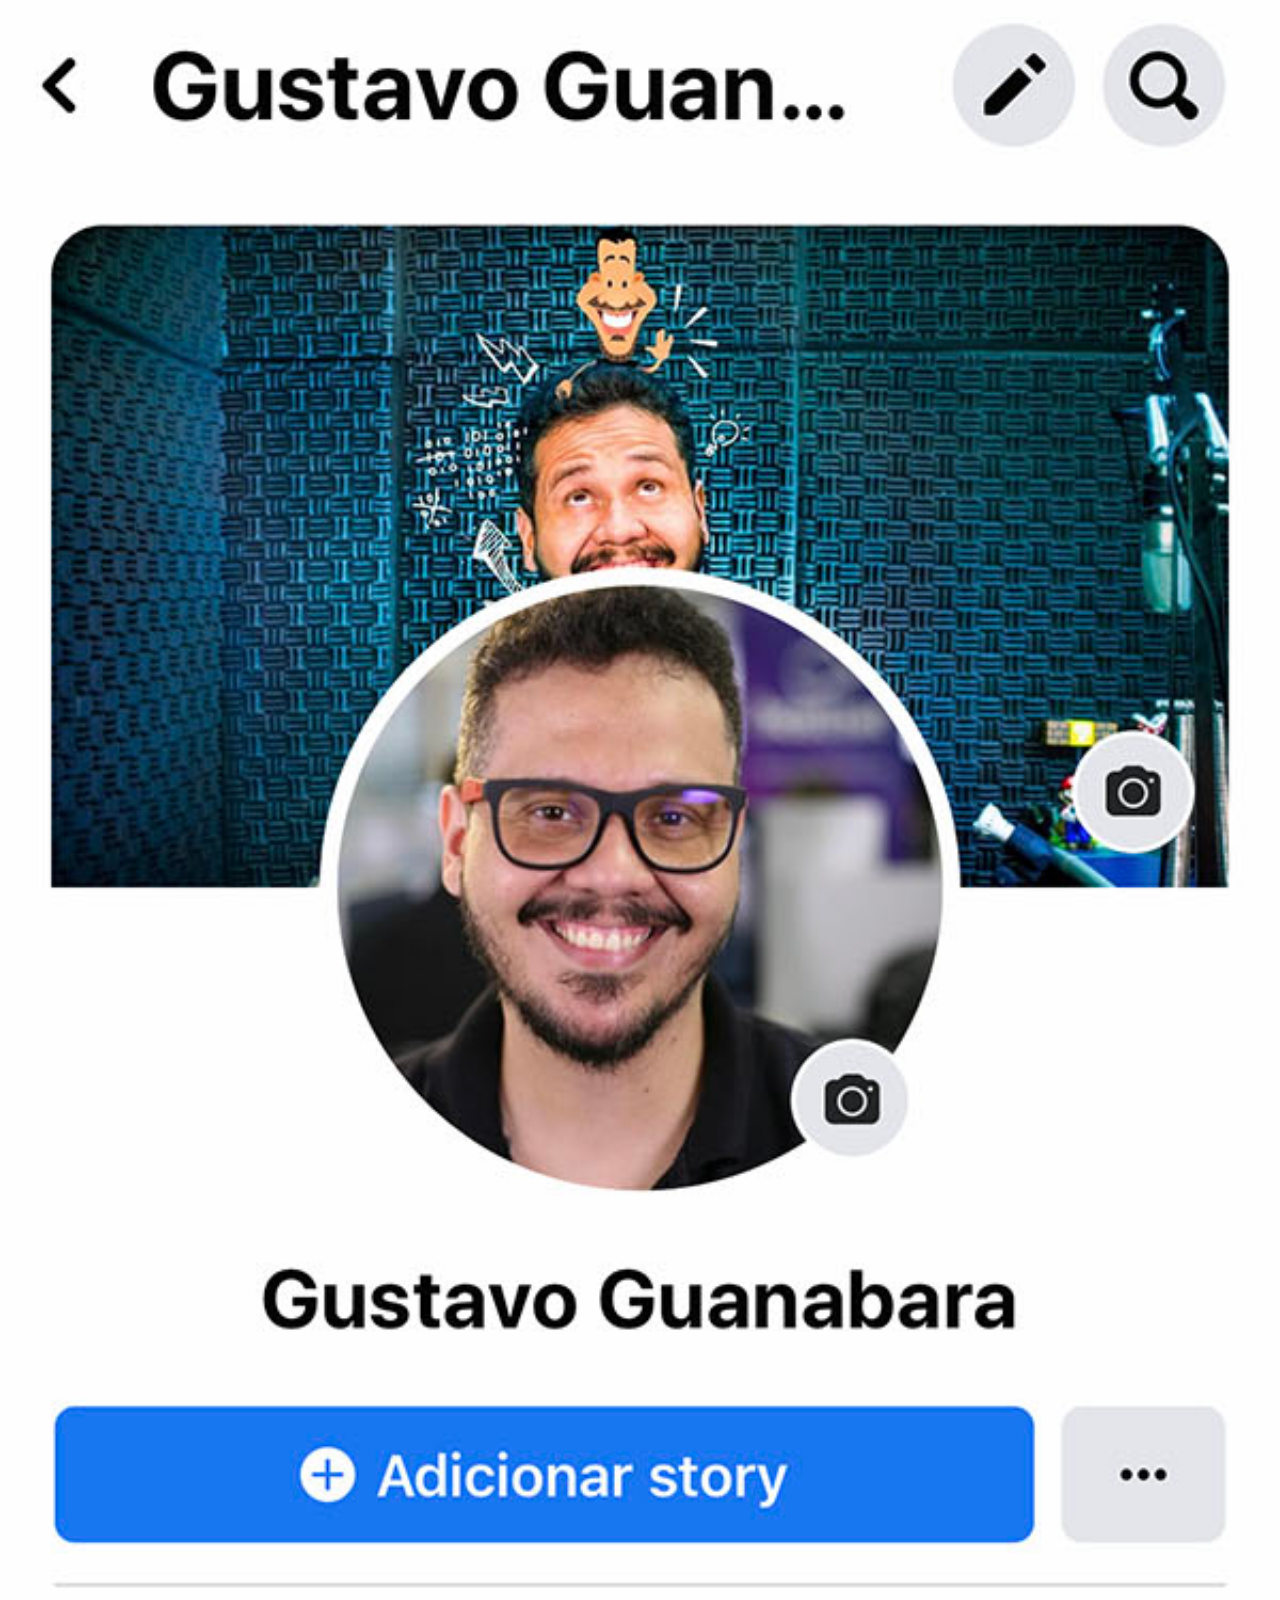
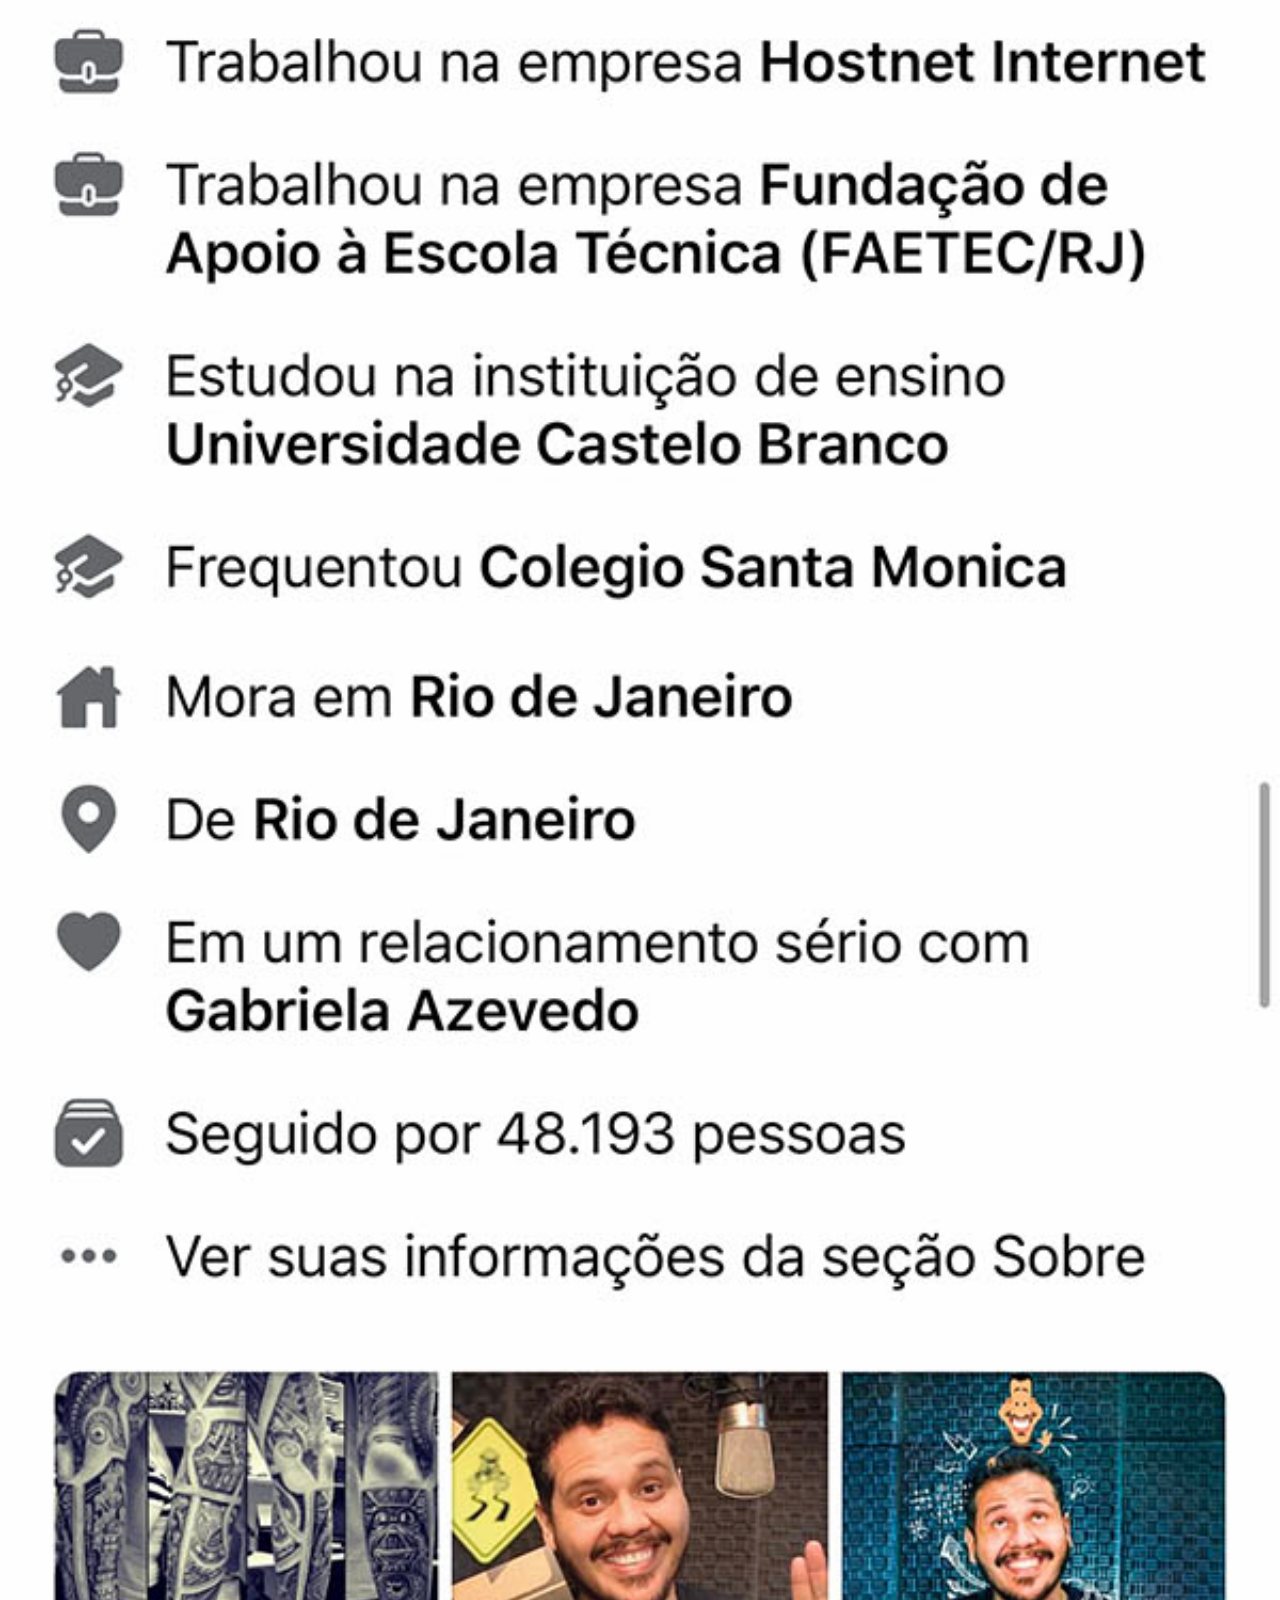
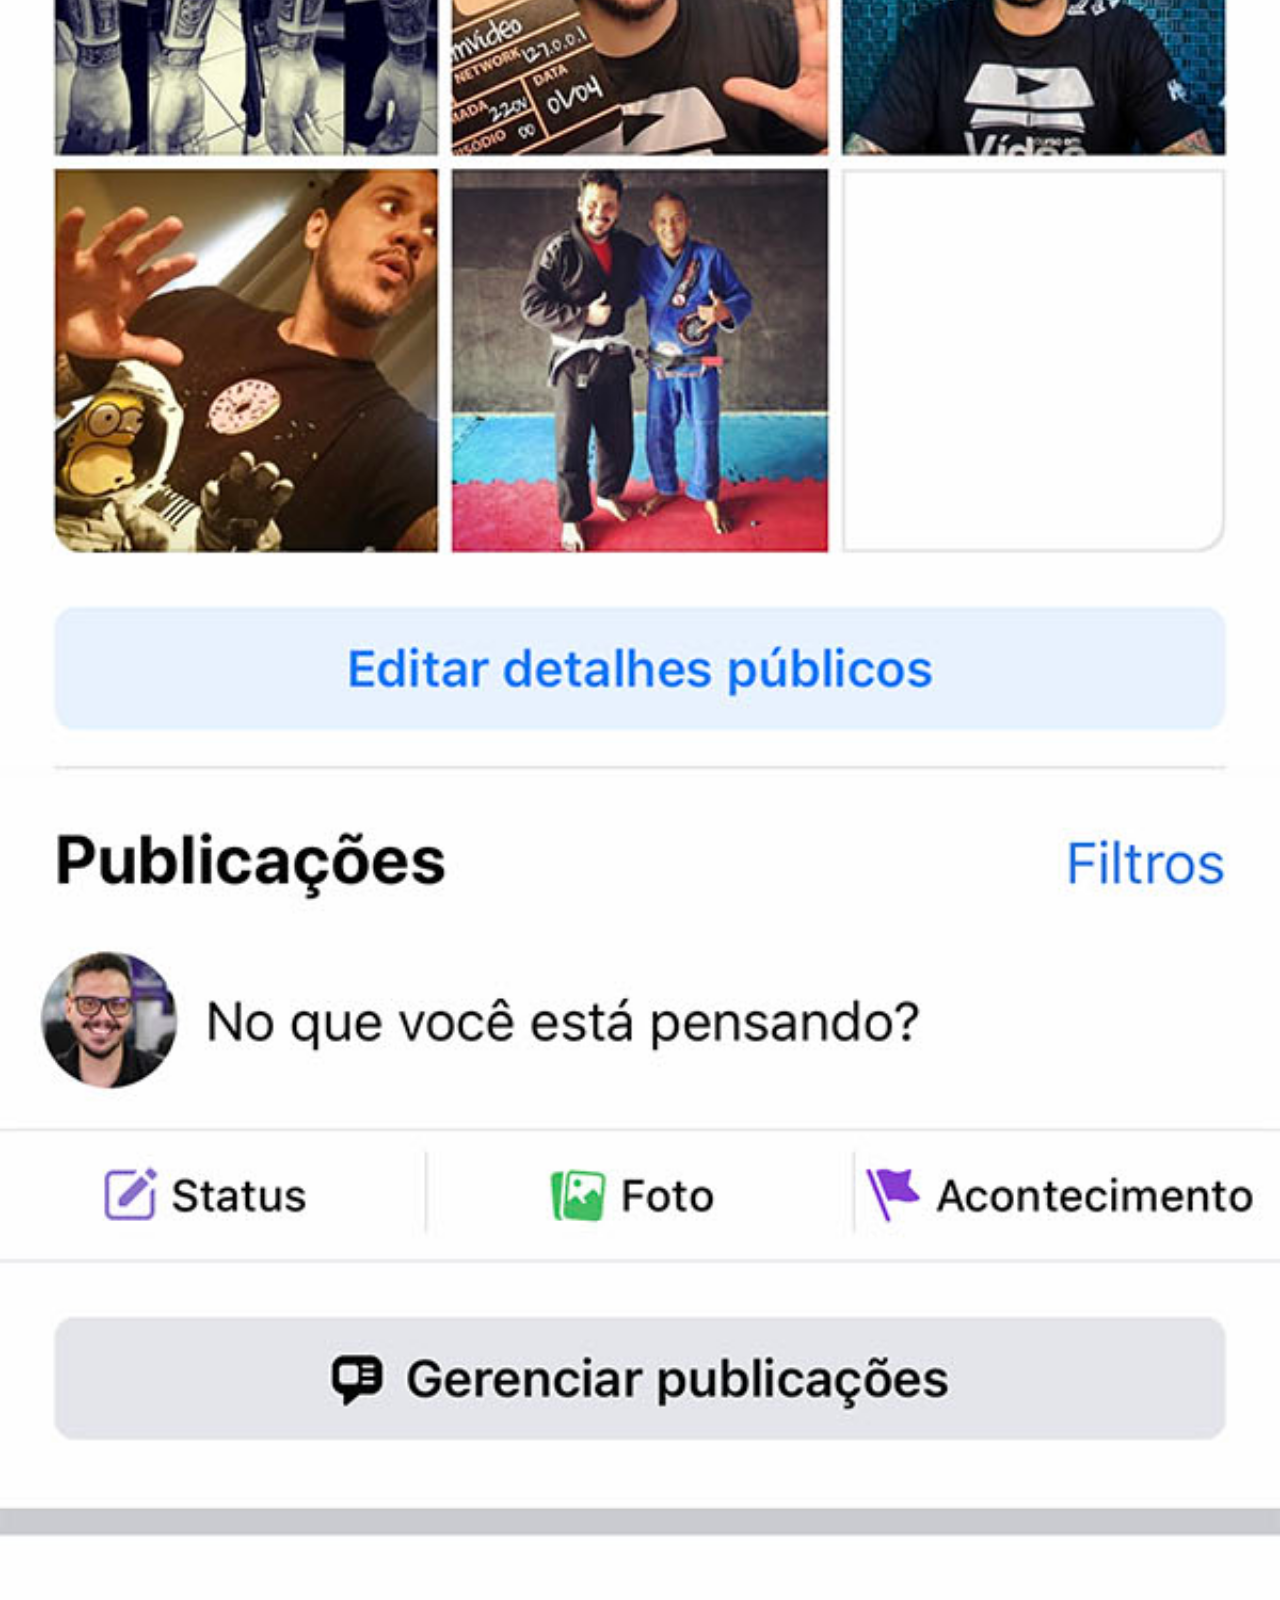
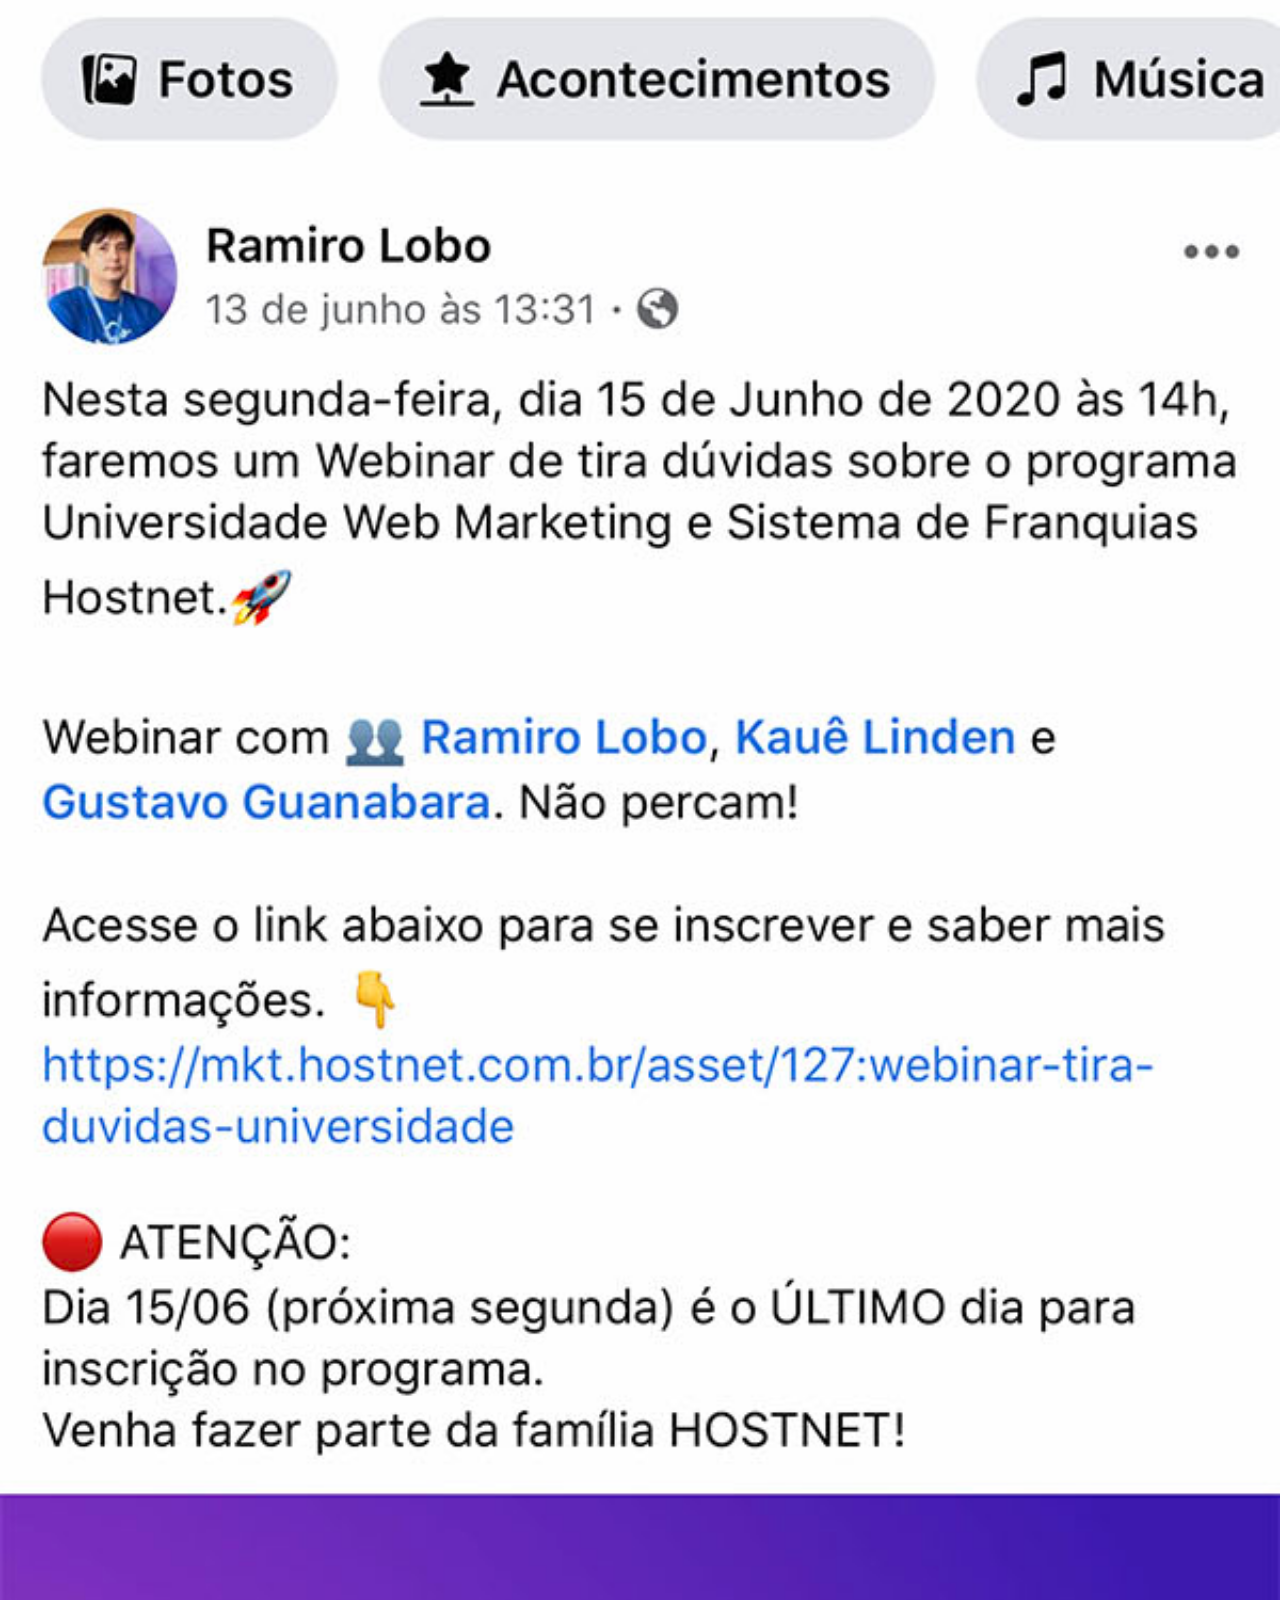
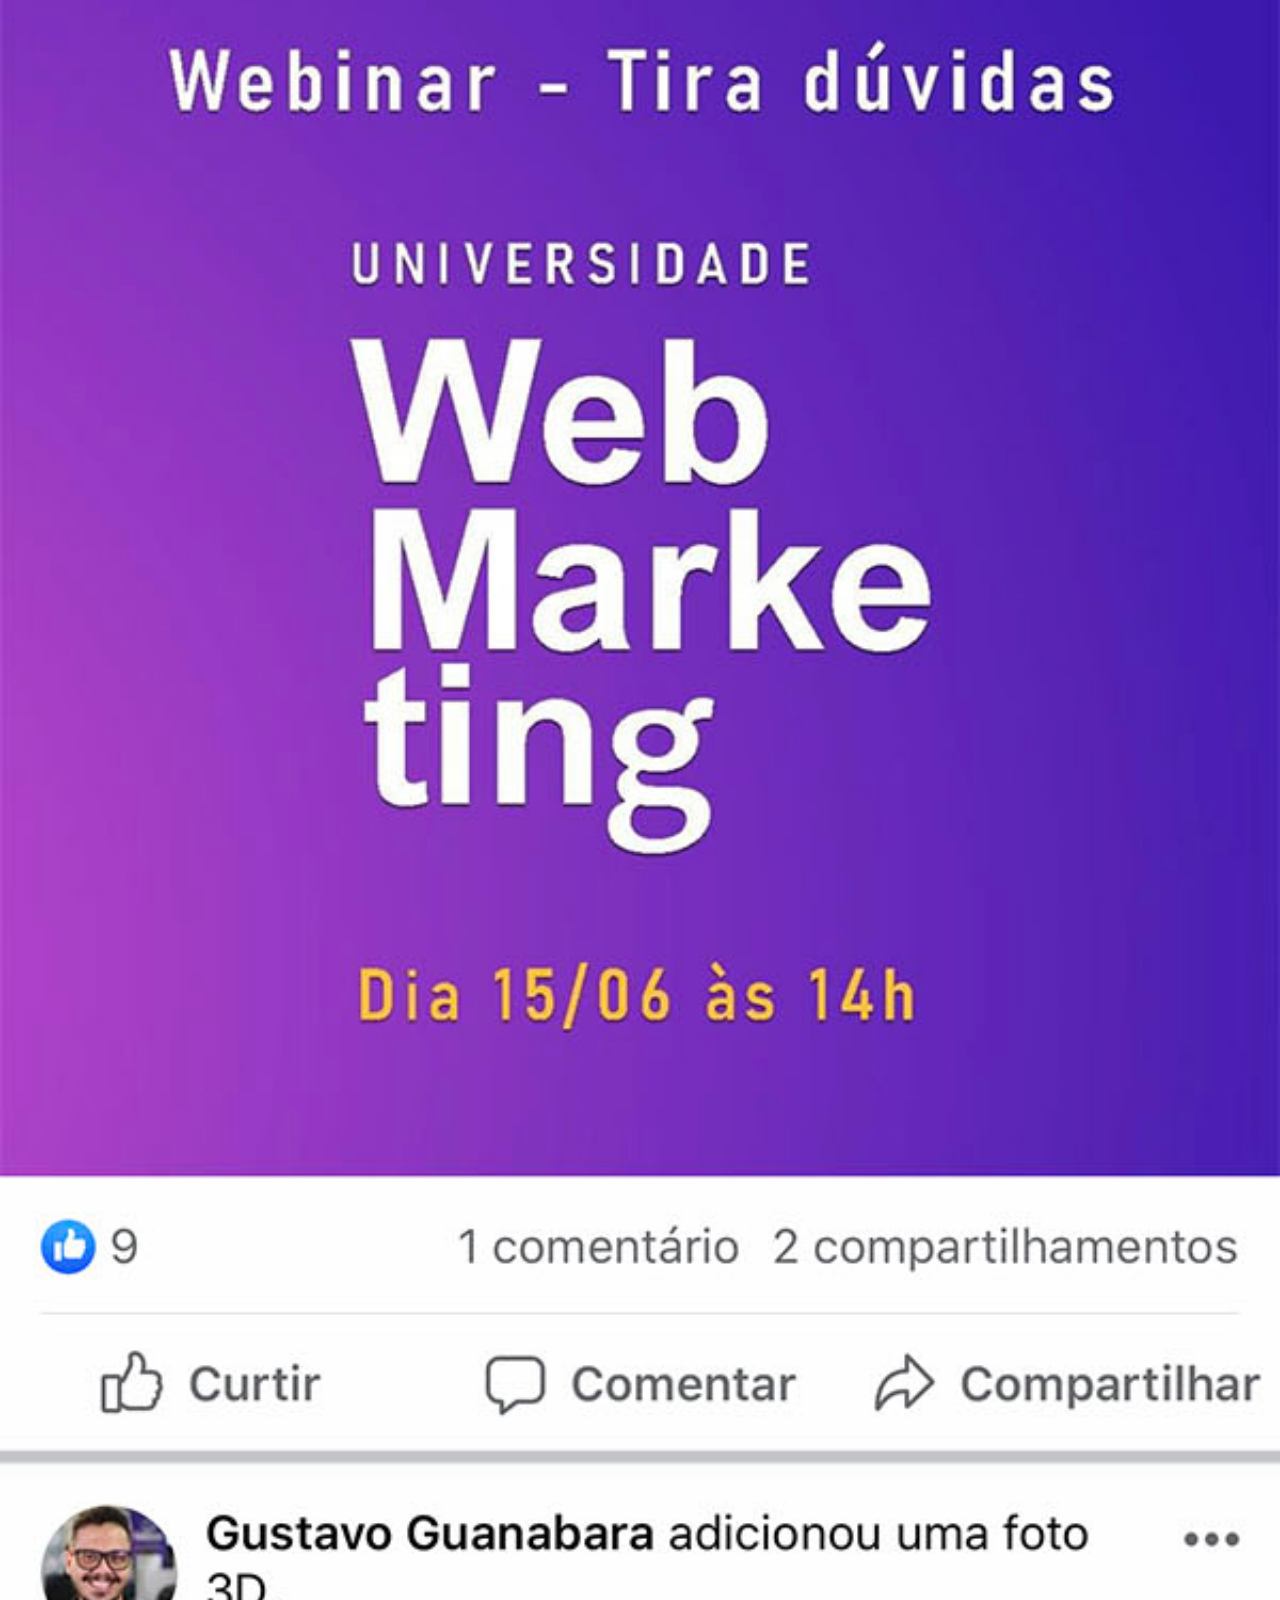
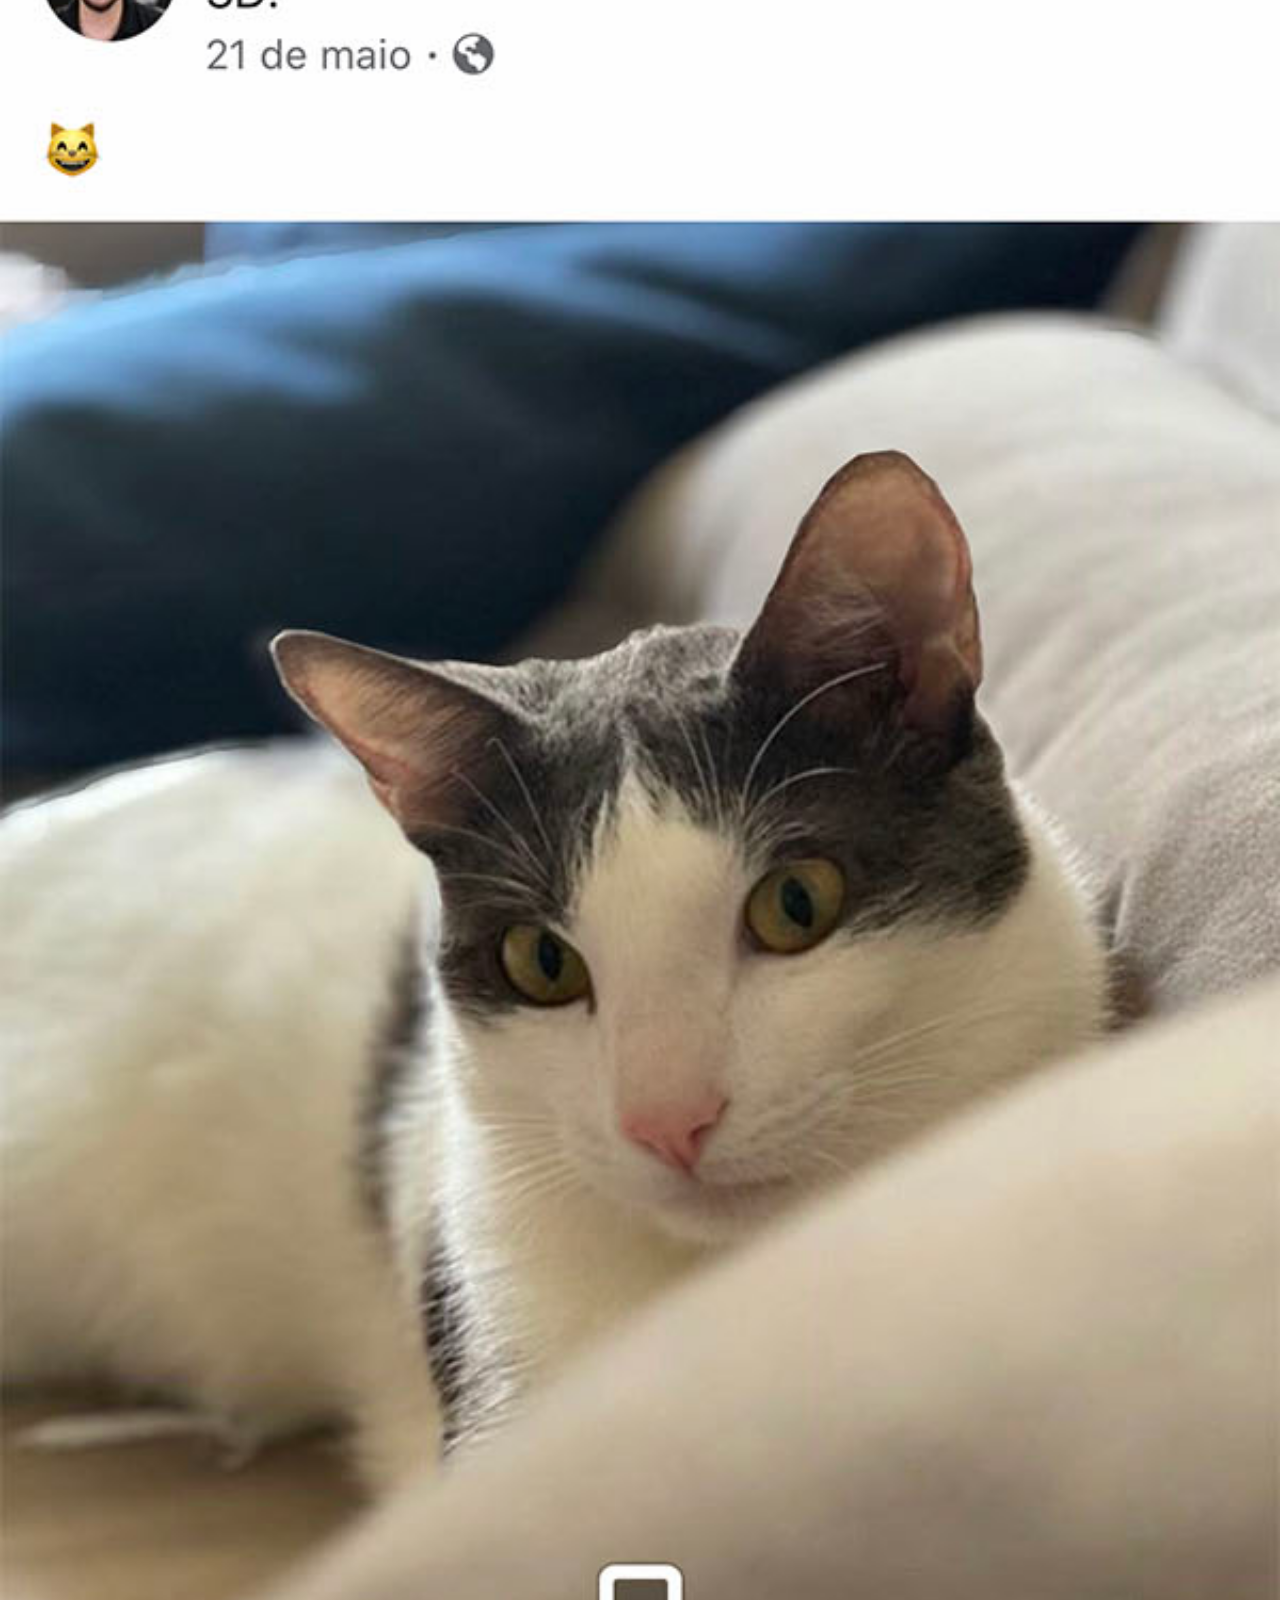
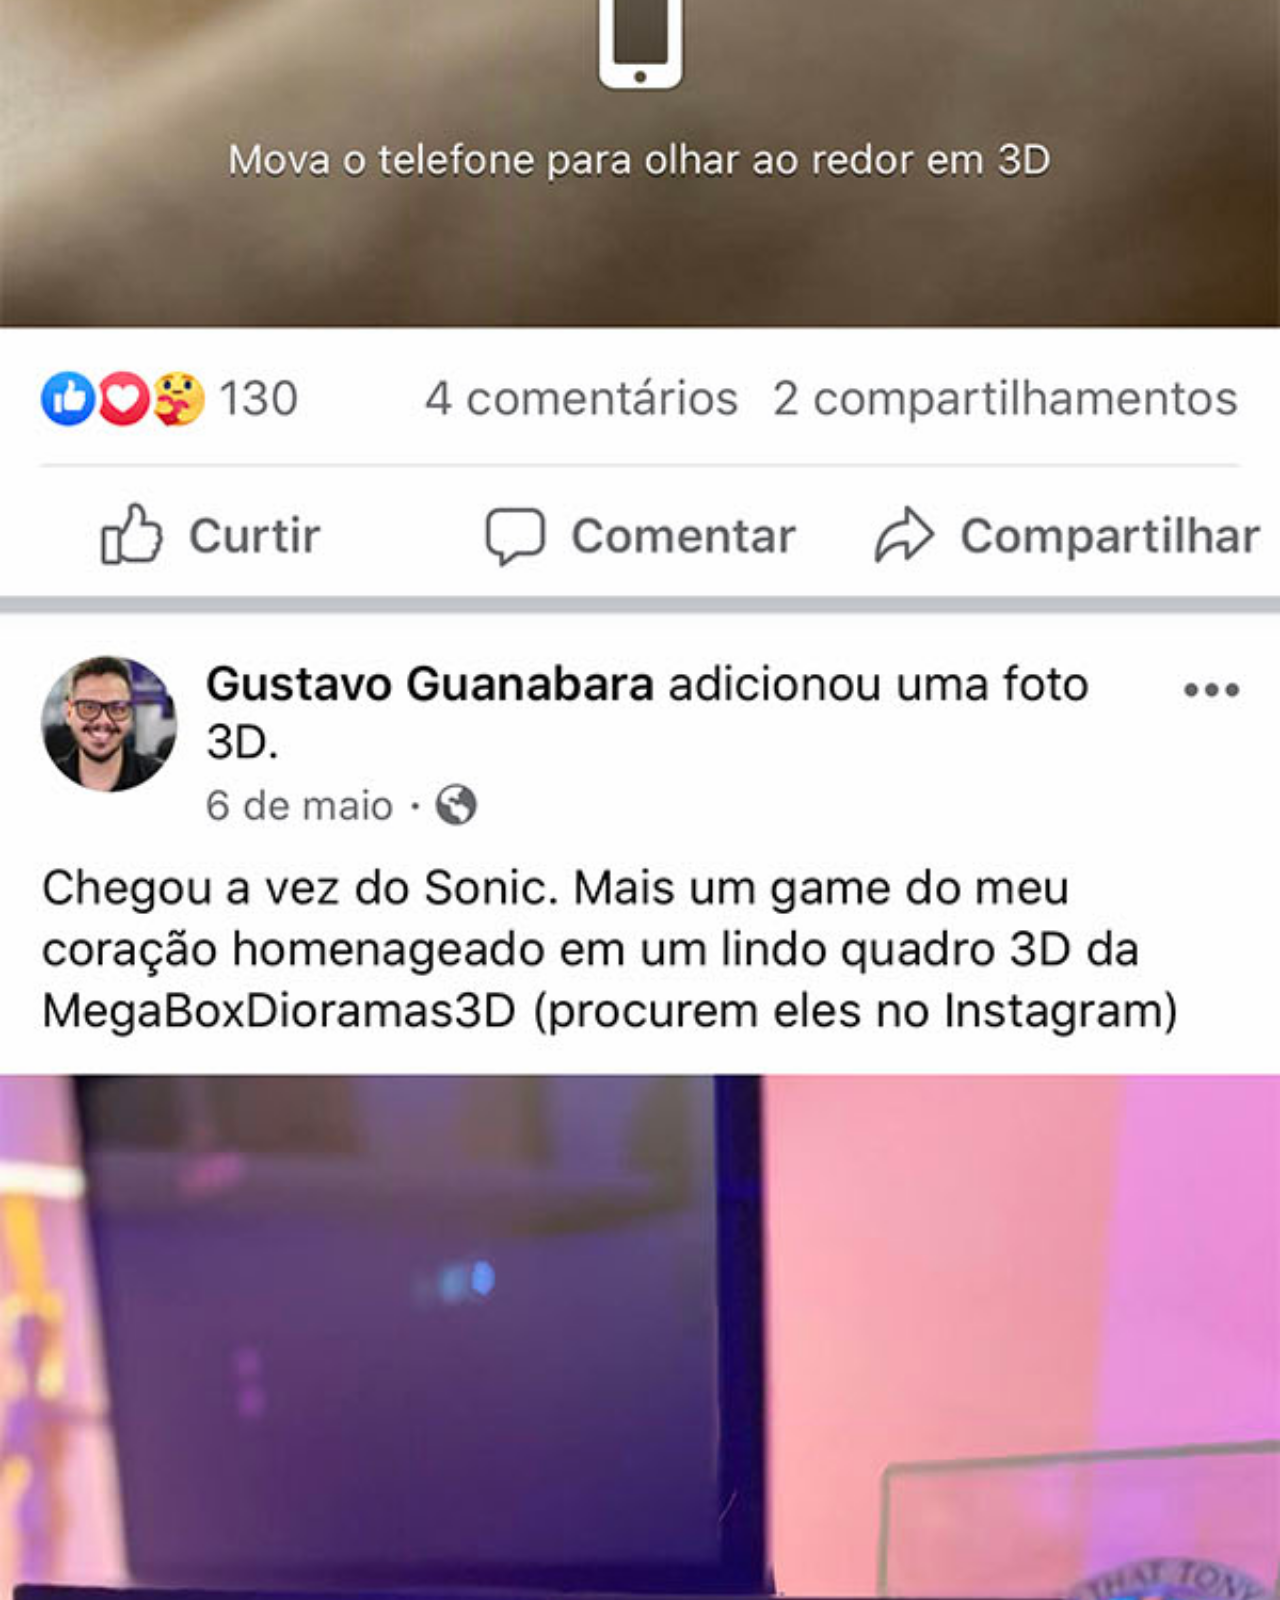
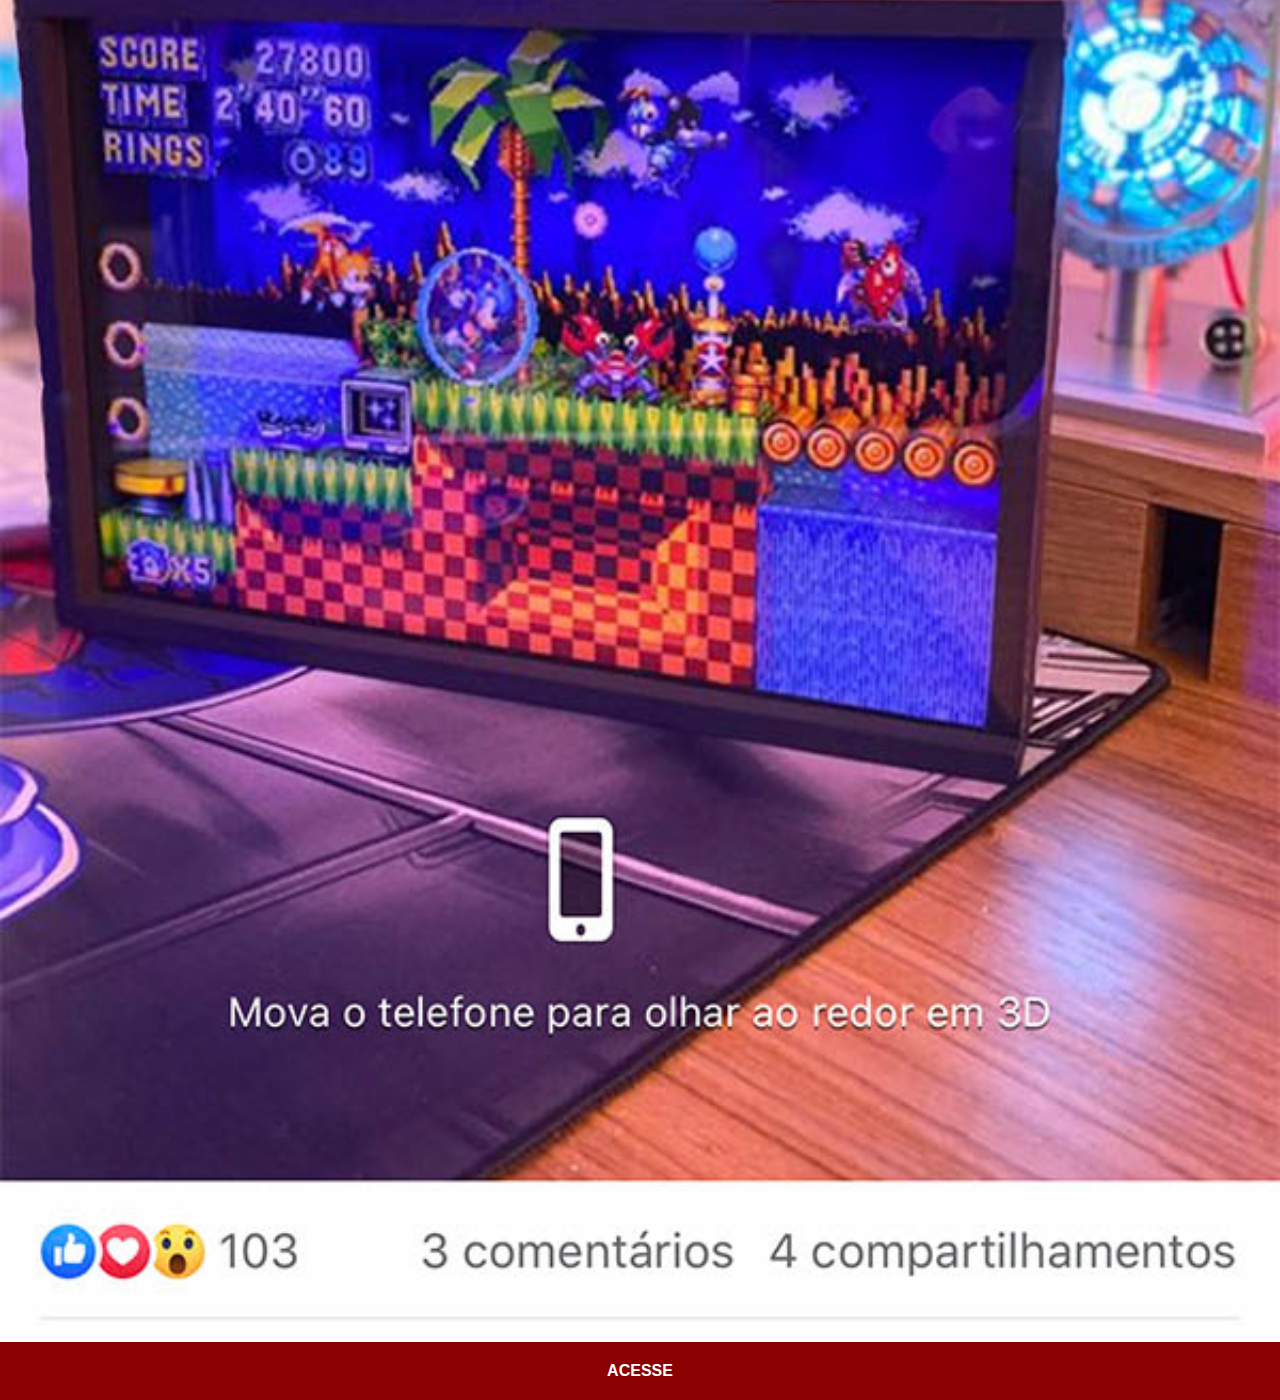
==== facebook.html @ 0d95a3ed "final" ====
<!DOCTYPE html>
<html lang="pt-br">
<head>
    <meta charset="UTF-8">
    <meta name="viewport" content="width=device-width, initial-scale=1.0">
    <title>Facebook</title>
    <link rel="stylesheet" href="estilos/social.css">
</head>
<body>
    <img src="imagens/tela-facebook.jpg" alt="Facebook">
    <a href="https://www.facebook.com/gustavoguanabara/" target="_blank">ACESSE</a>
</body>
</html>
---- estilos/social.css ----
@charset "UTF-8";

* {
    margin: 0px;
    padding: 0px;
    font-family: Arial, Helvetica, sans-serif;
}

::-webkit-scrollbar {
    width: 0px;
    height: 0px;
}

img {
    width: 100vw;
}

a {
    display: block;
    background-color: darkred;
    color: white;
    padding: 20px;
    text-align: center;
    font-weight: bolder;
    text-decoration: none;
}

a:hover {
    background-color: red;
}
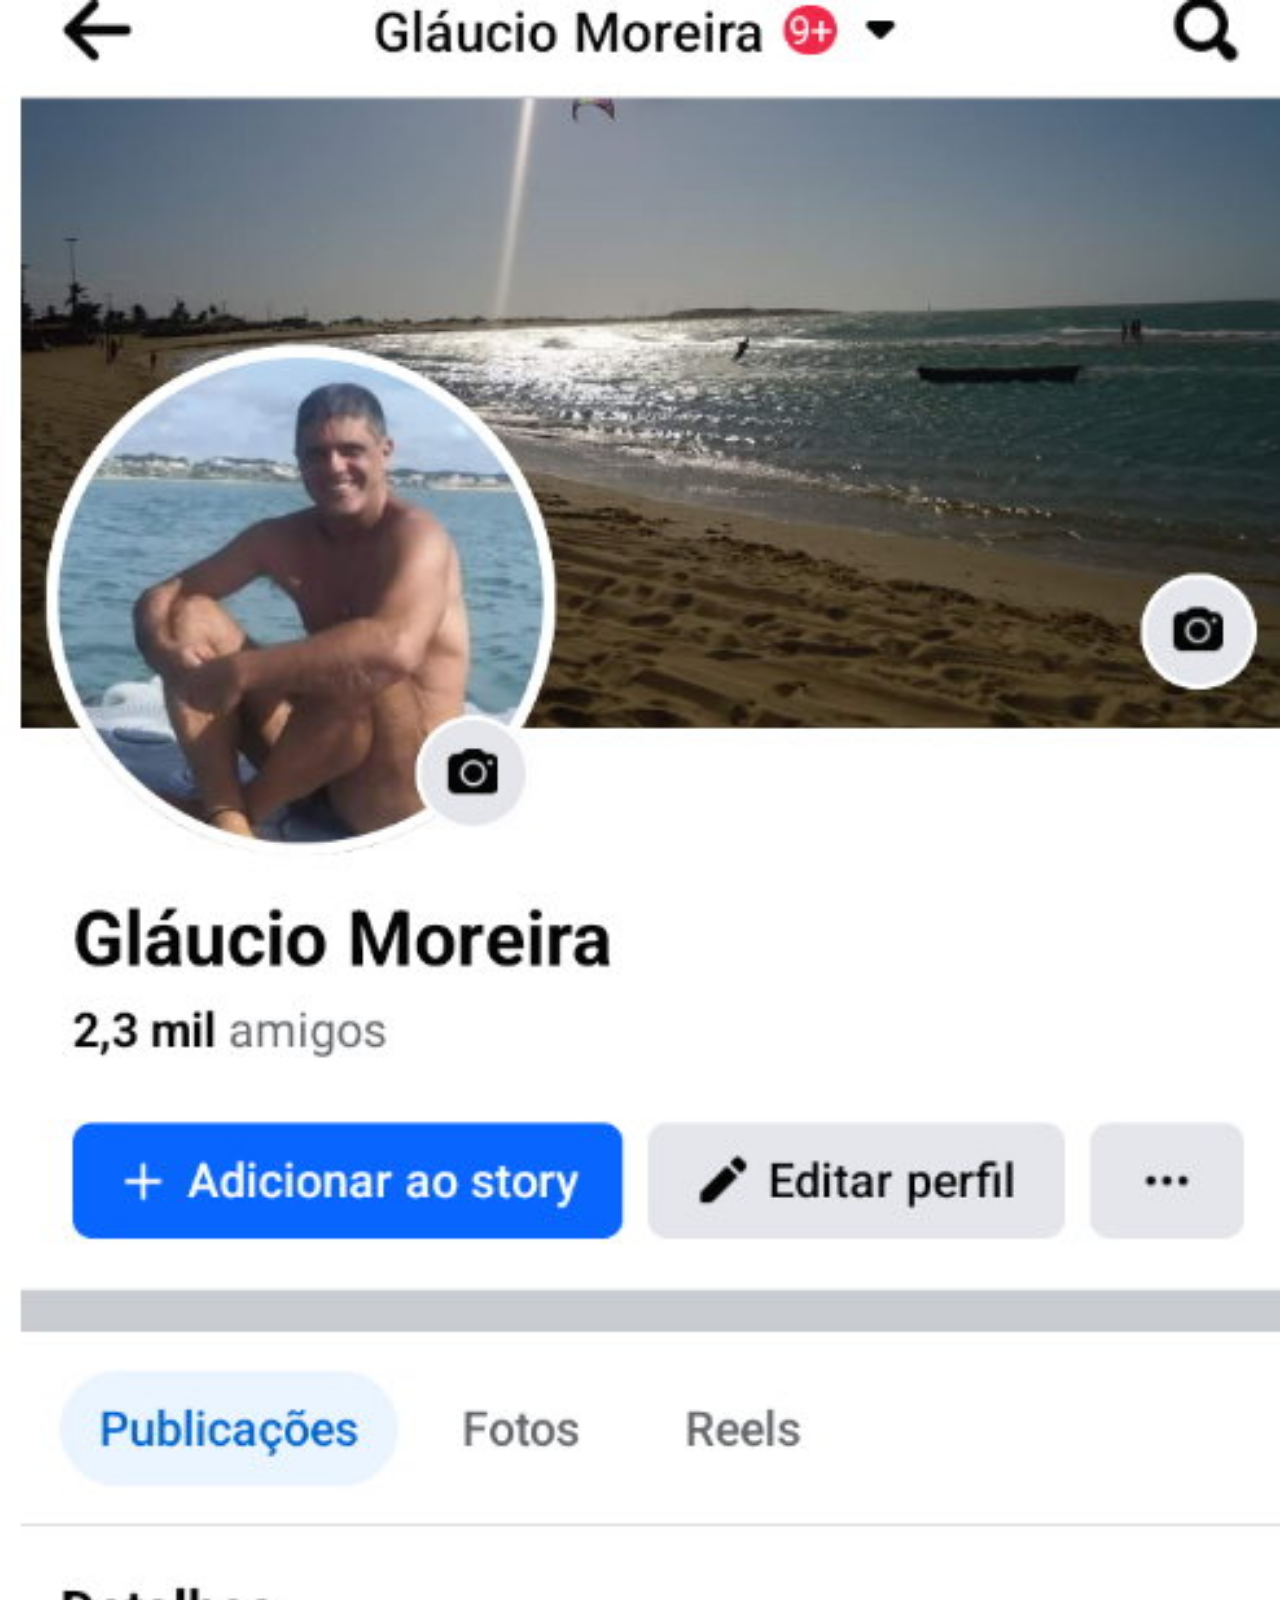
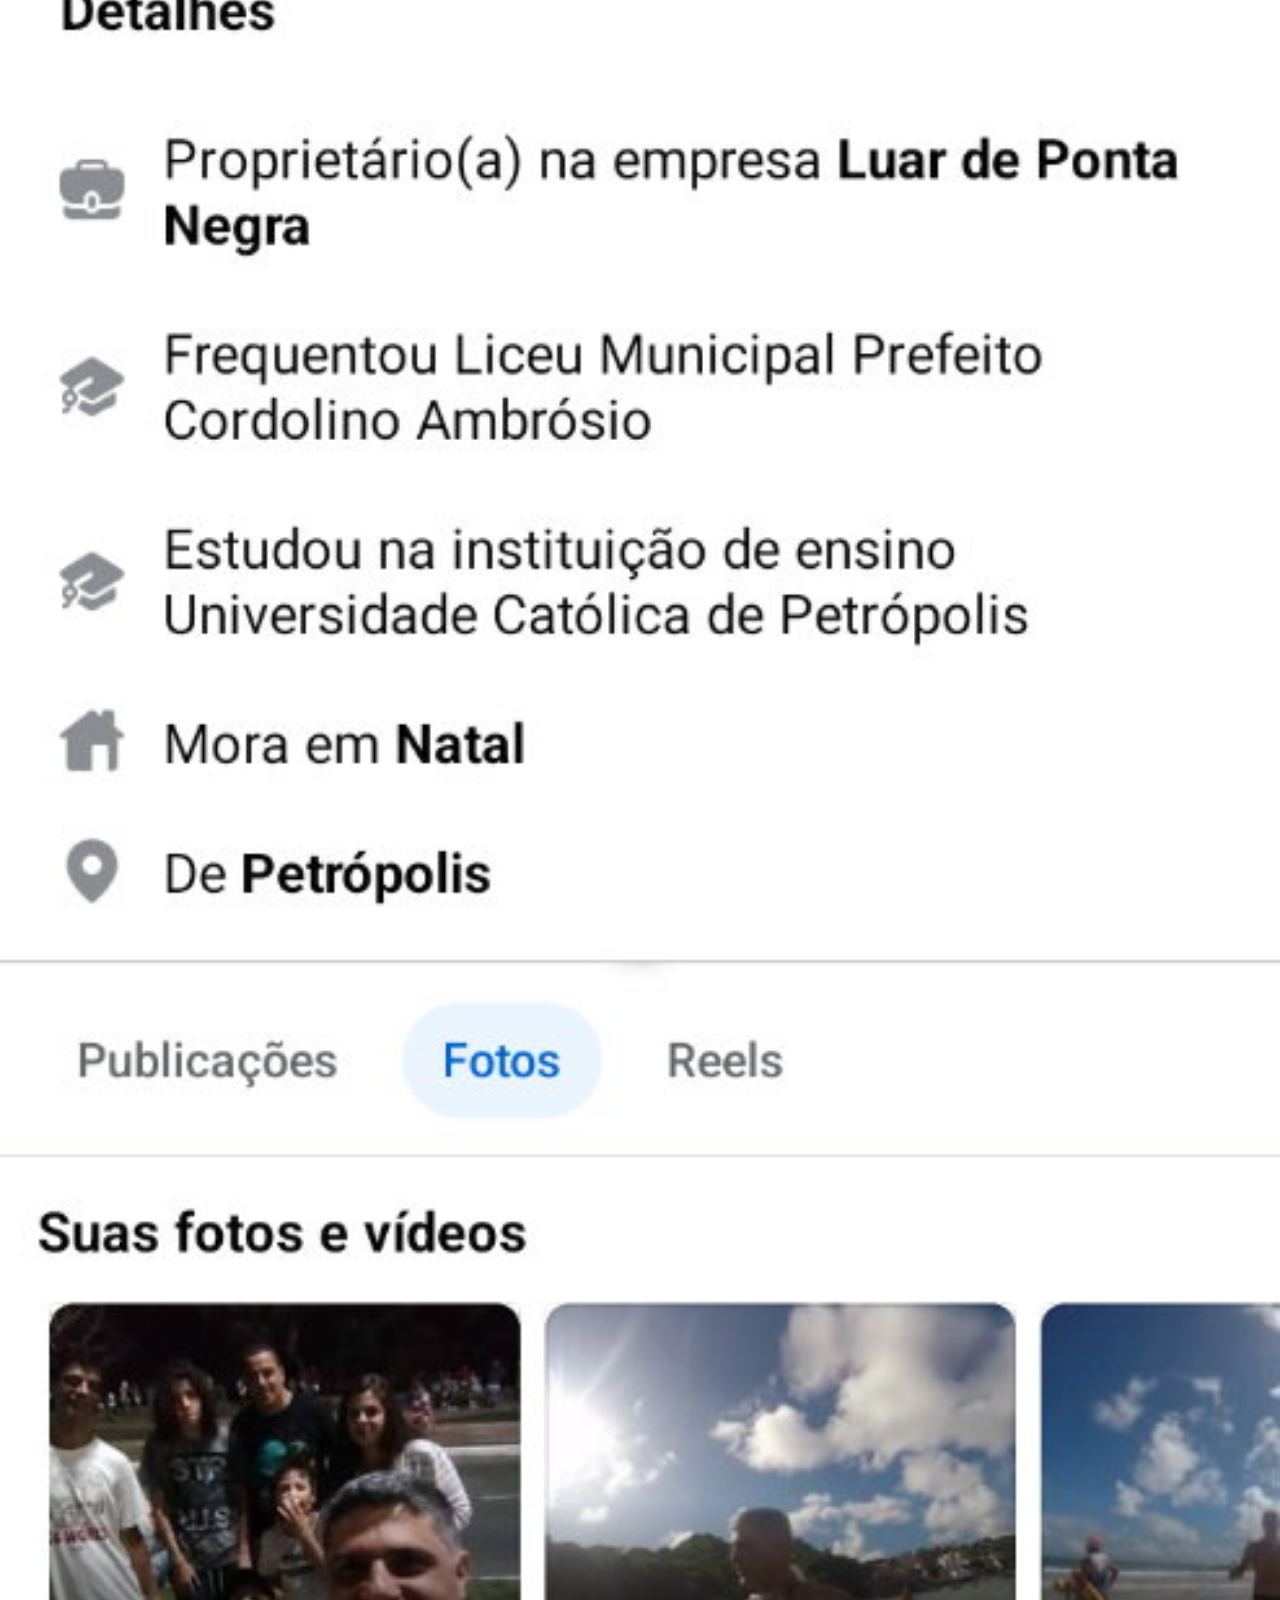
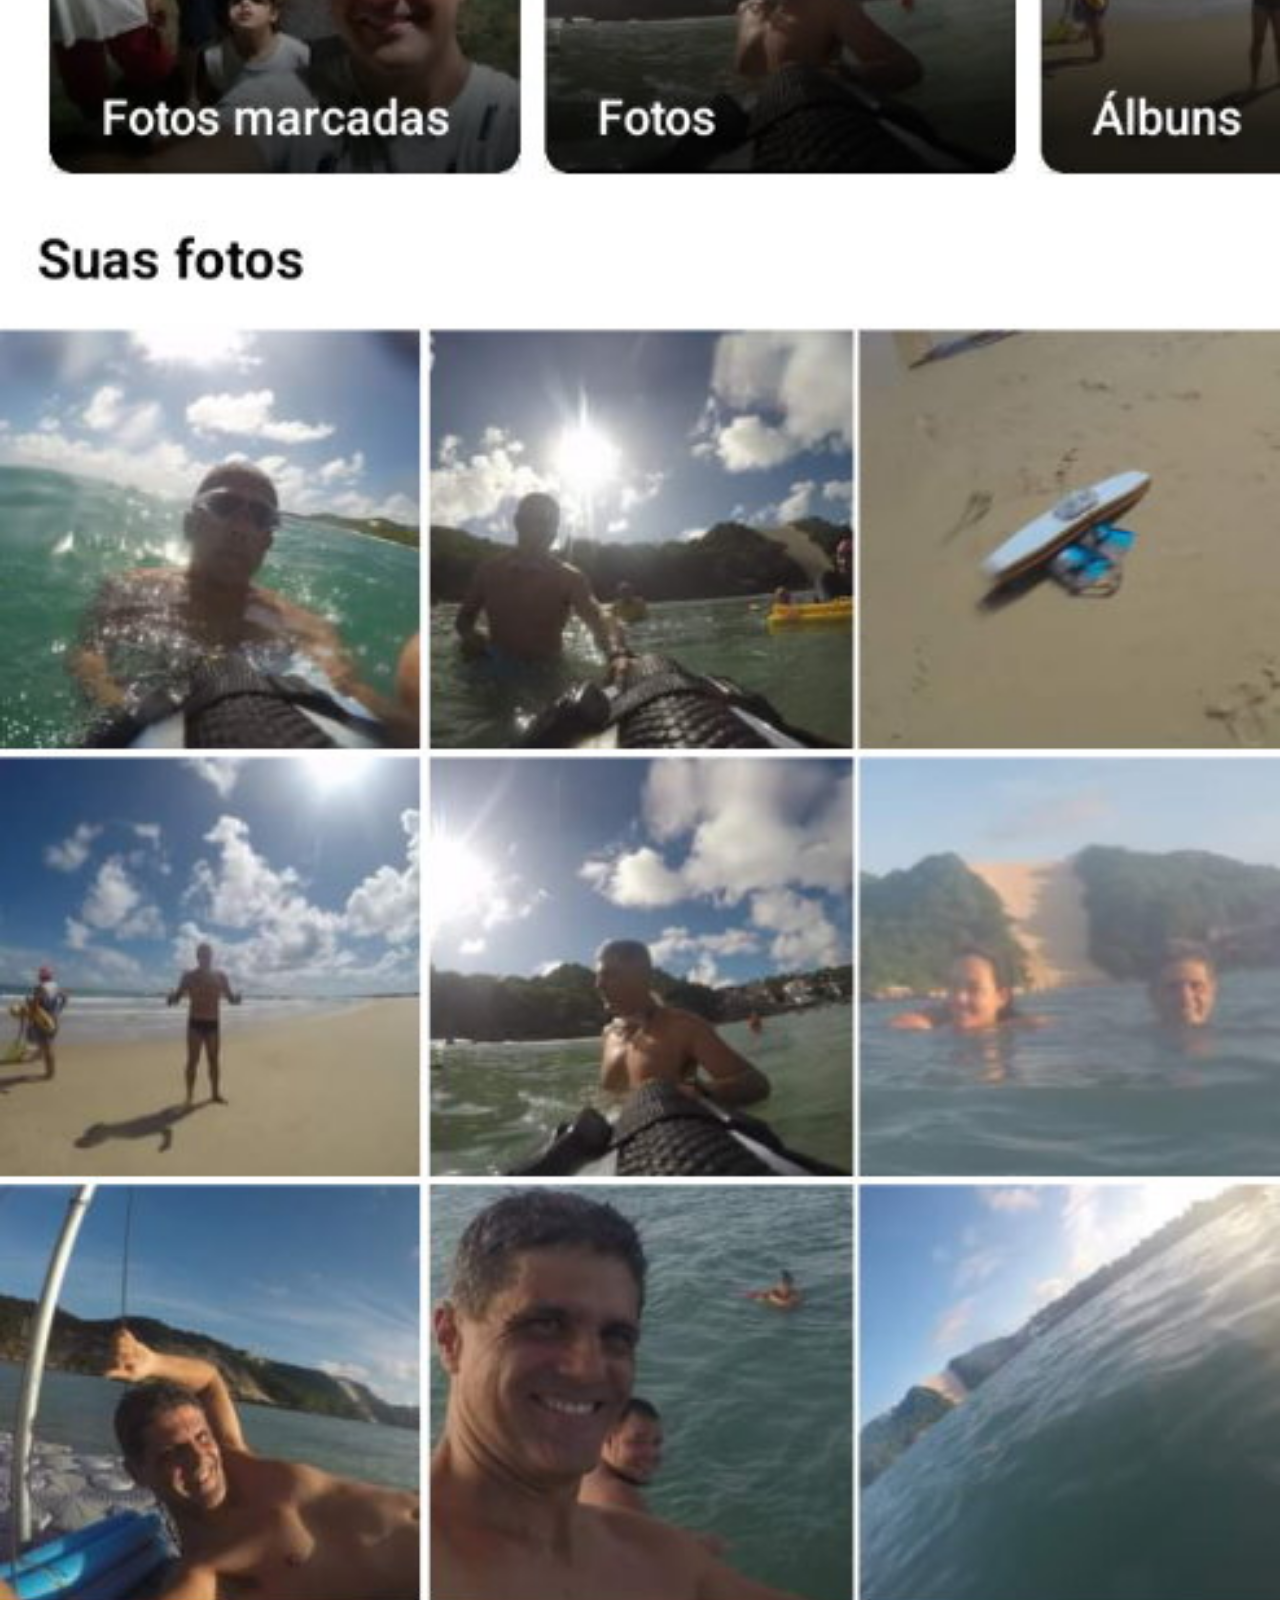
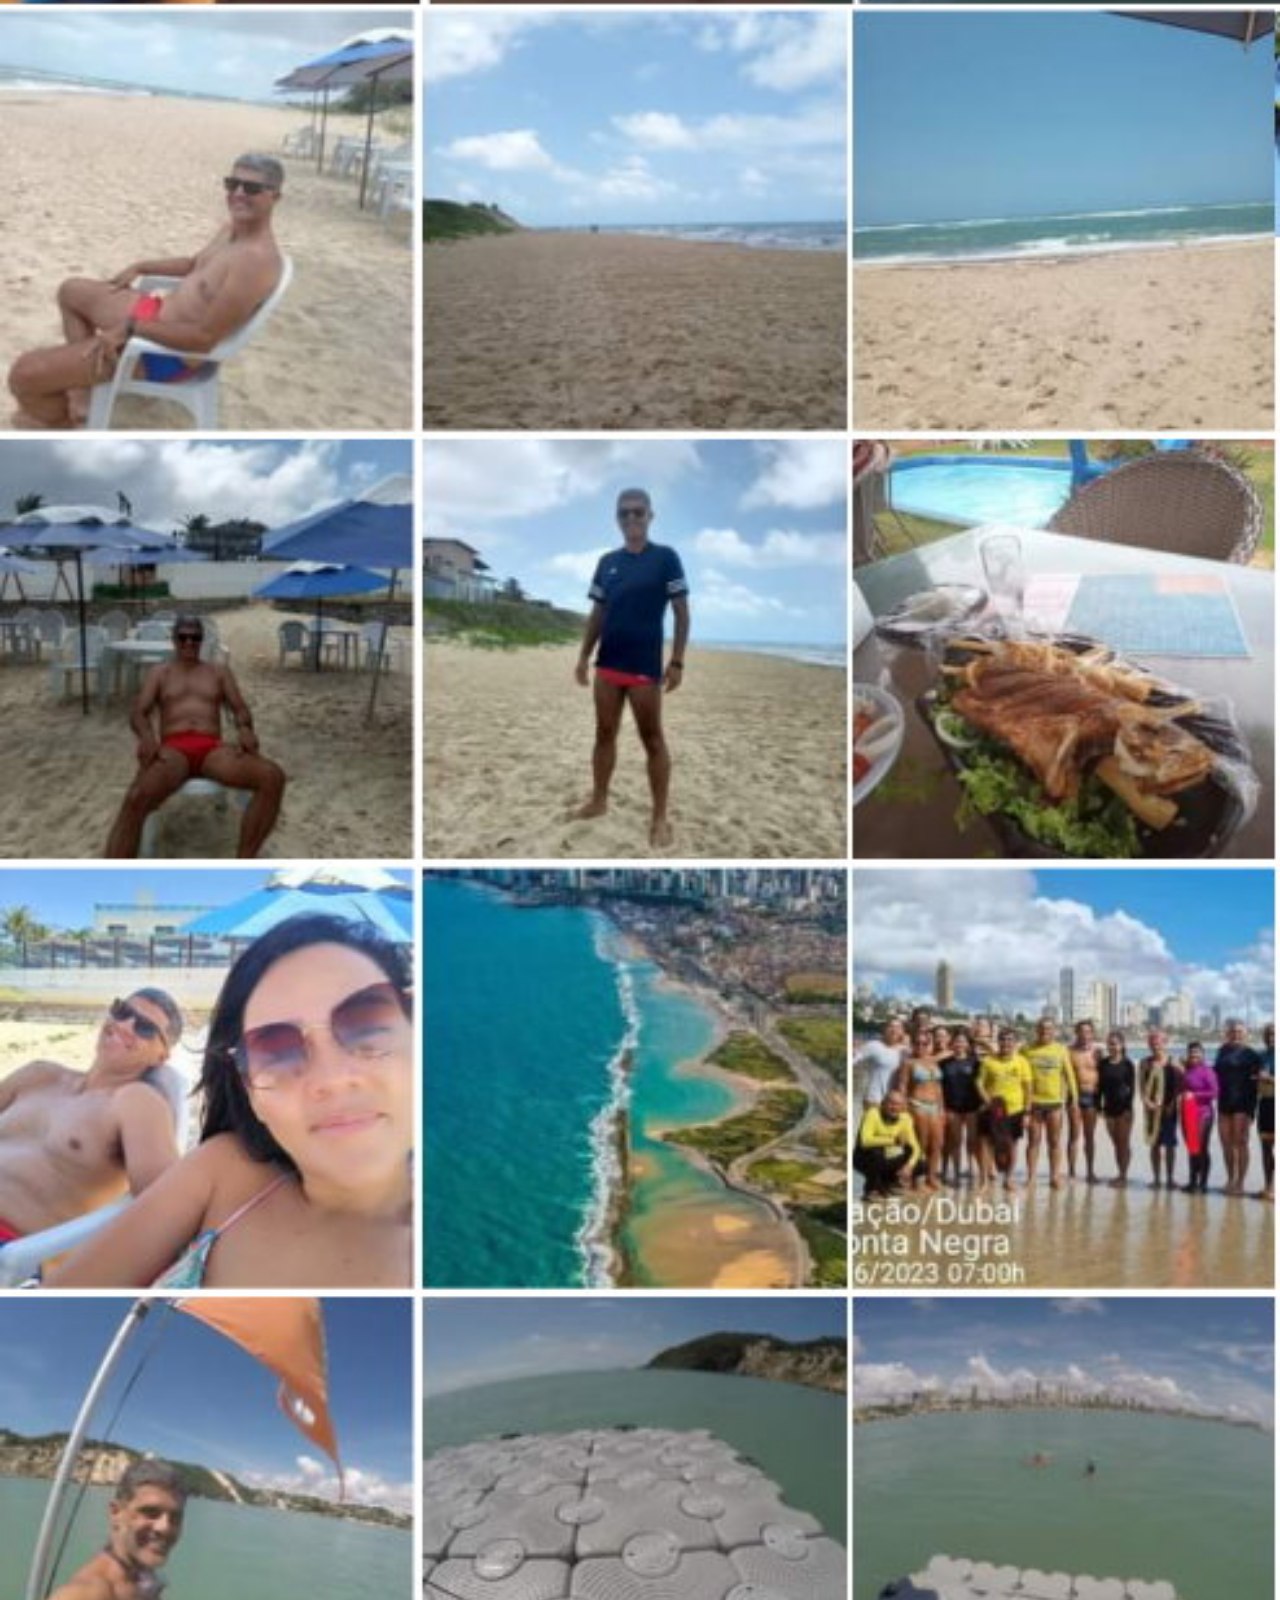
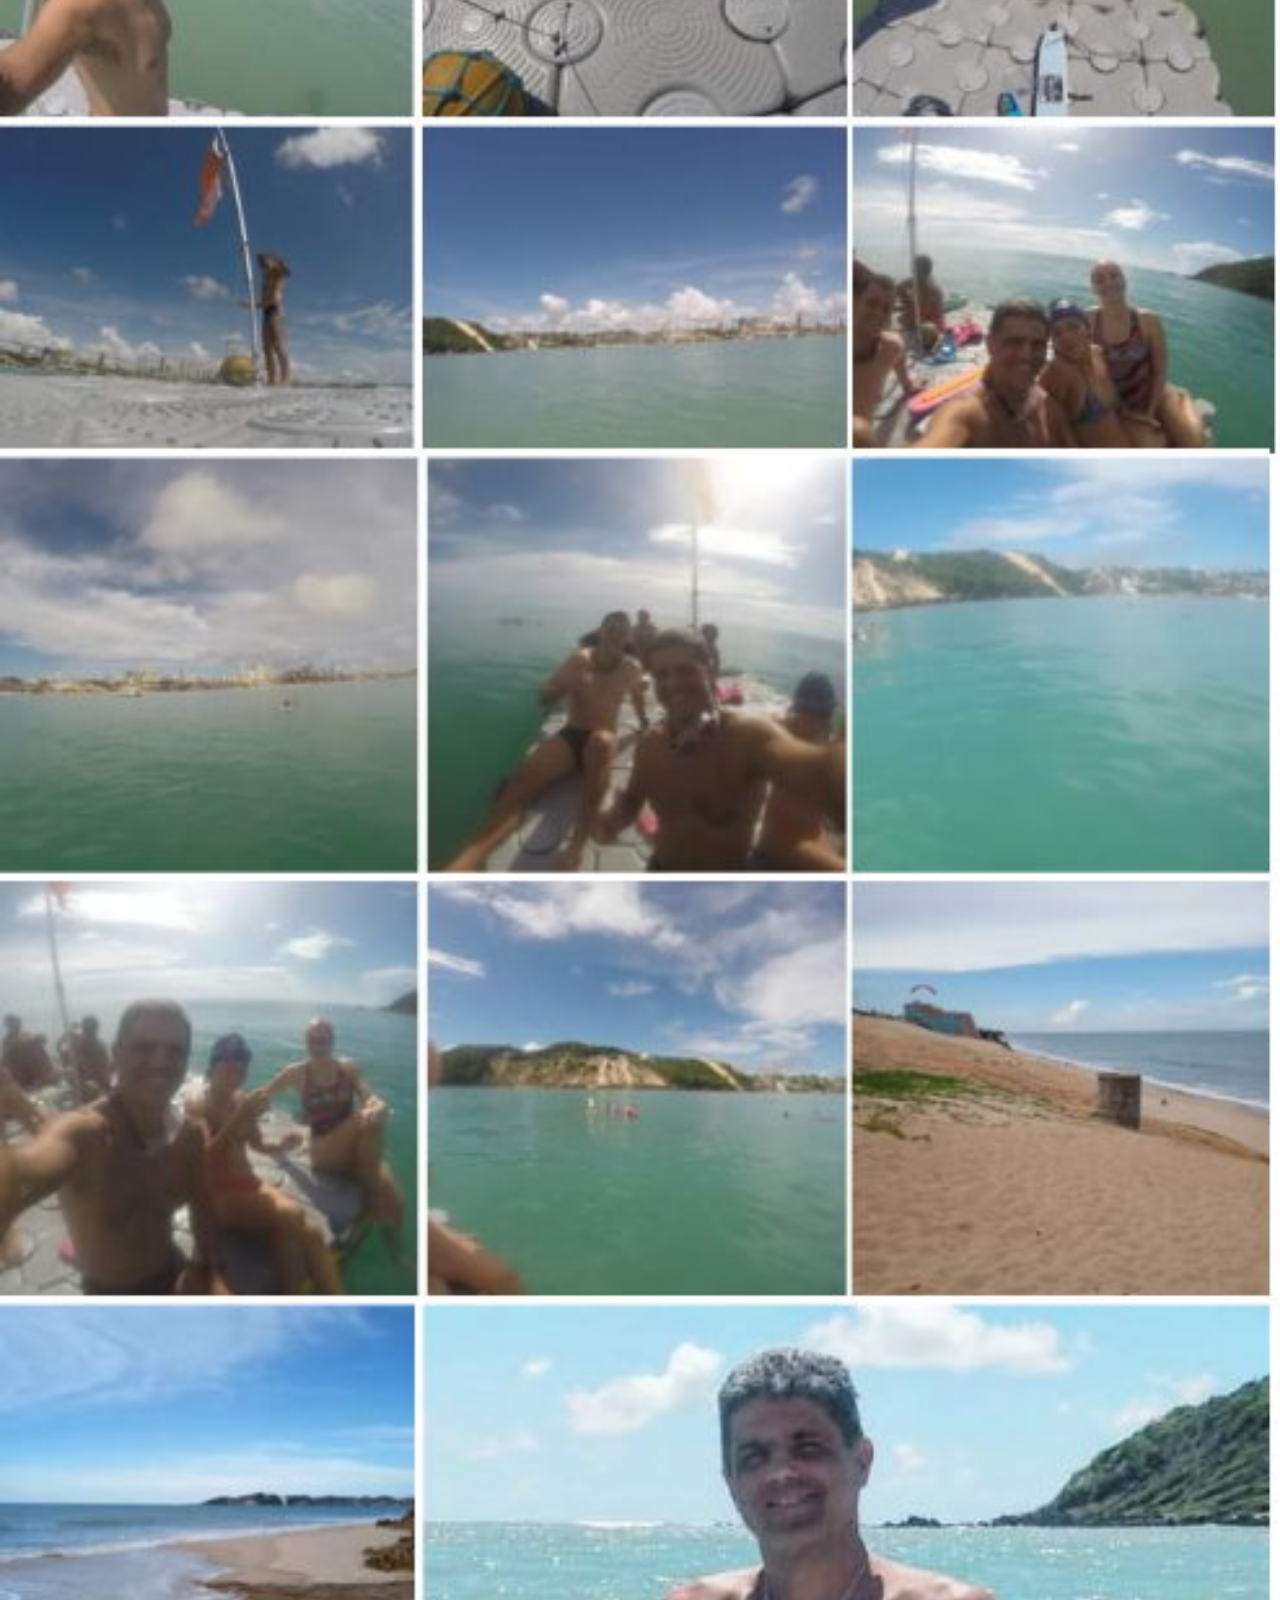
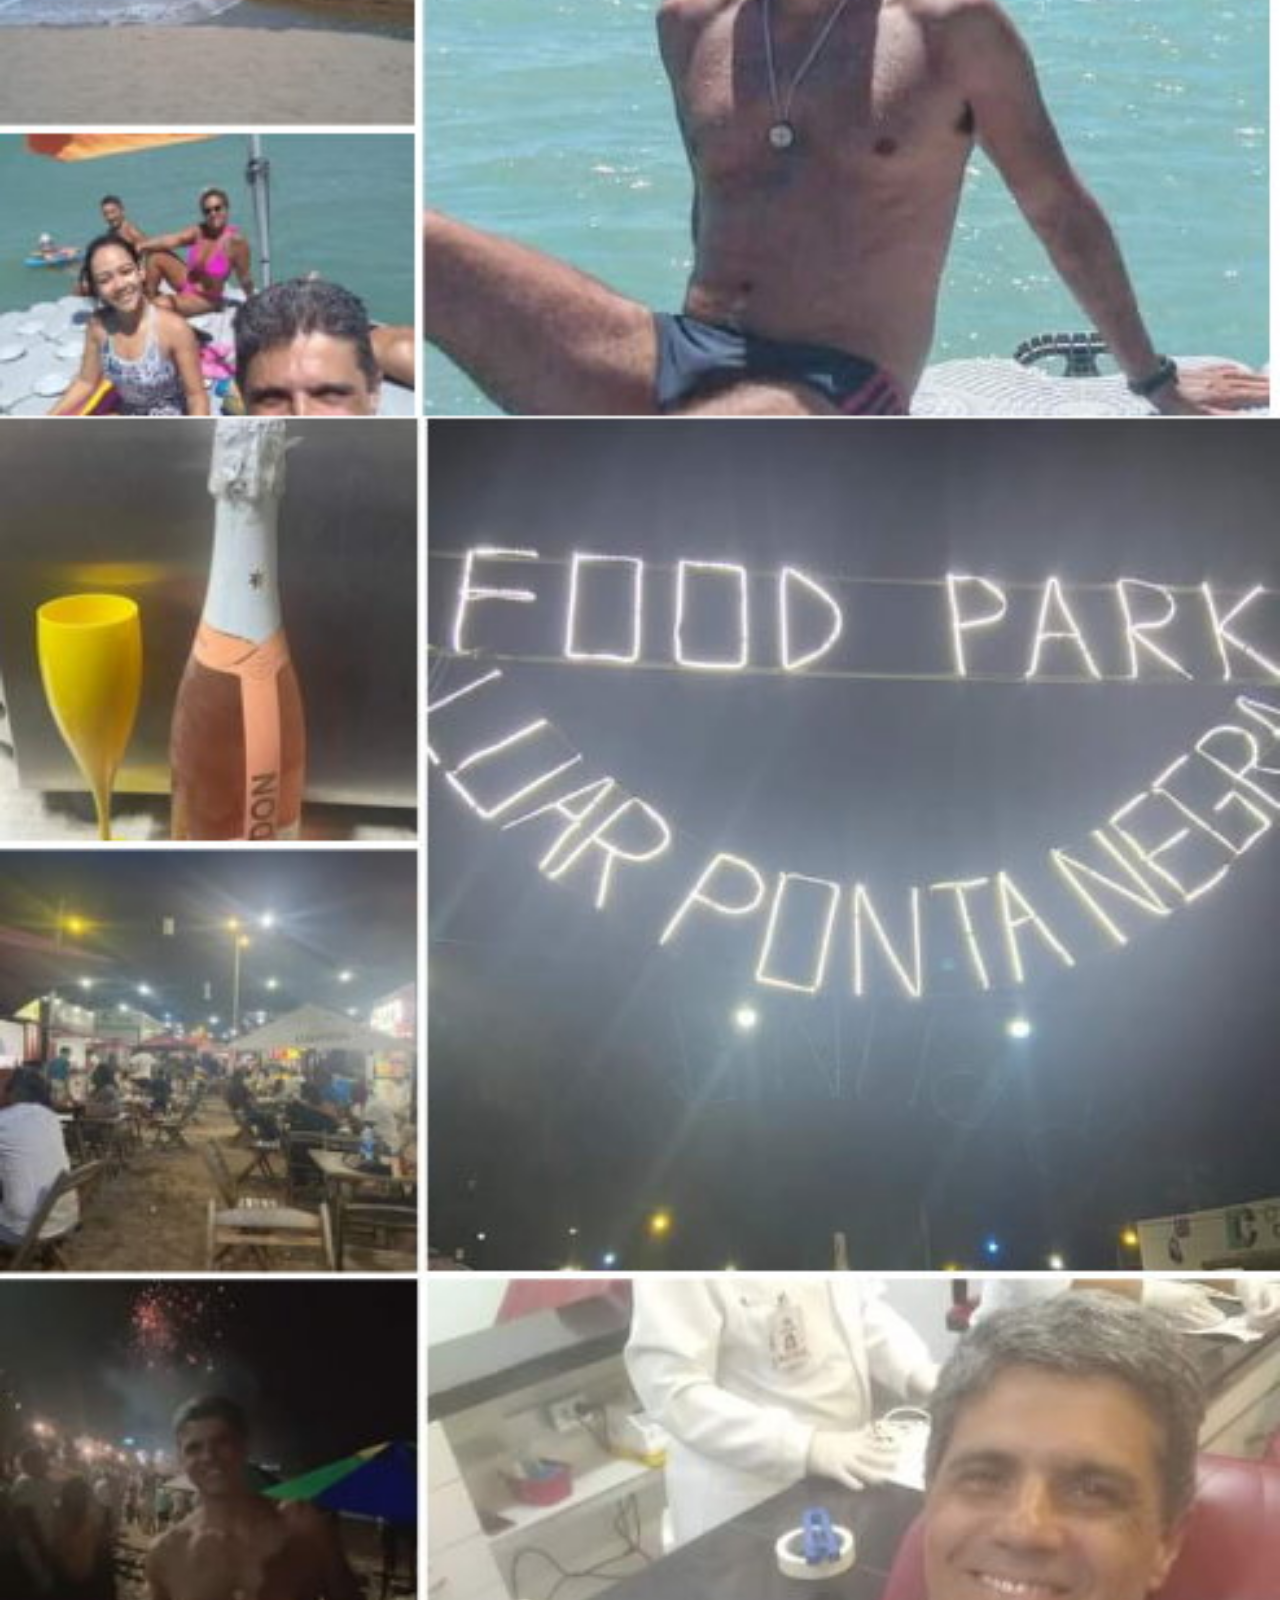
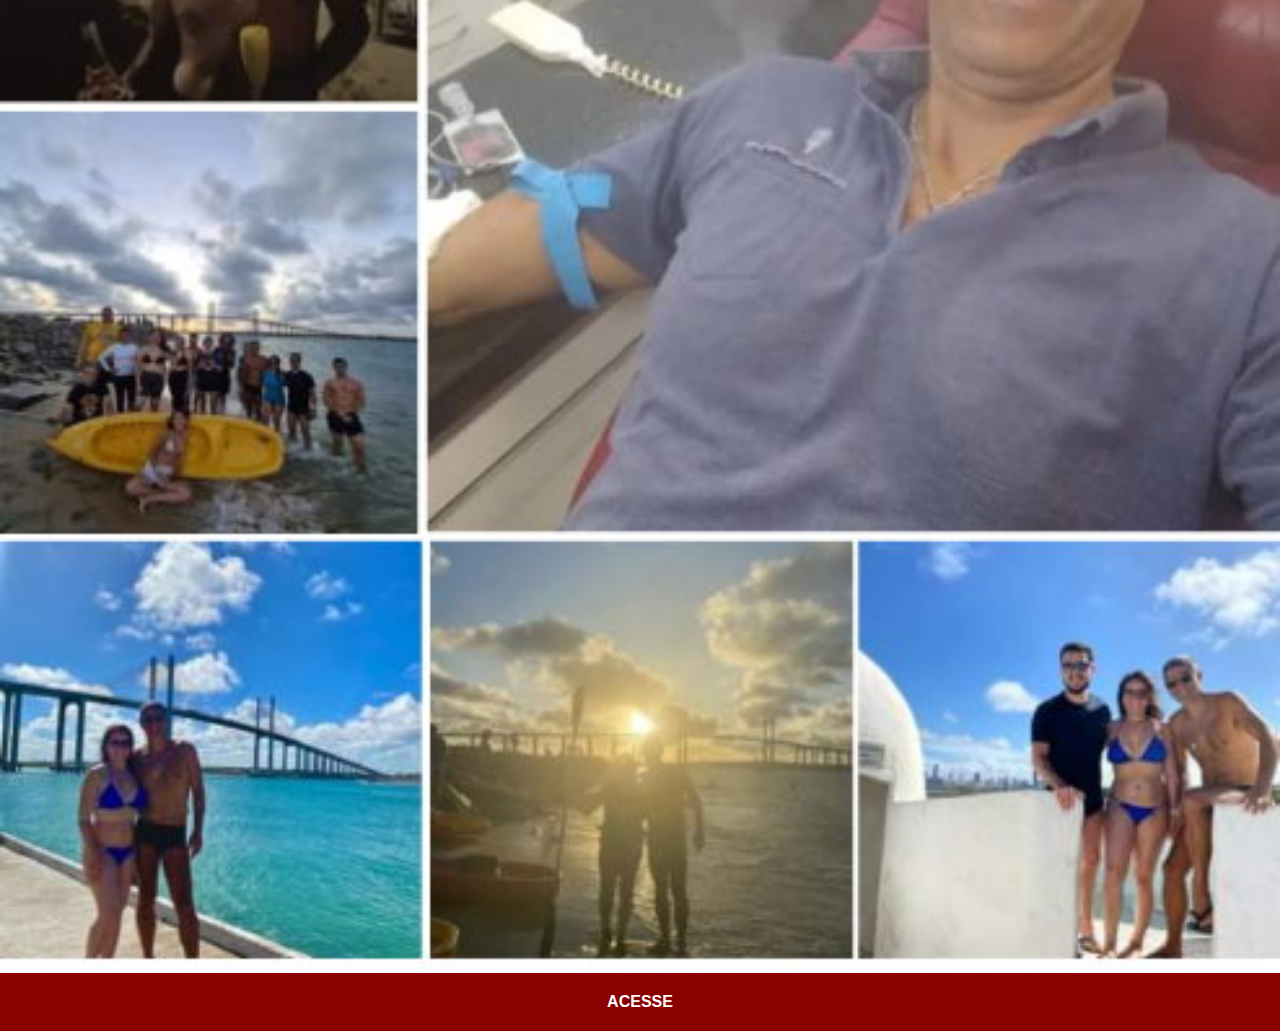
==== commit 0d02e567: "ultima 1" ====
--- a/facebook.html
+++ b/facebook.html
@@ -8,6 +8,6 @@
 </head>
 <body>
     <img src="imagens/tela-facebook.jpg" alt="Facebook">
-    <a href="https://www.facebook.com/gustavoguanabara/" target="_blank">ACESSE</a>
+    <a href="https://www.facebook.com/glaucio.moreira.9" target="_blank">ACESSE</a>
 </body>
 </html>